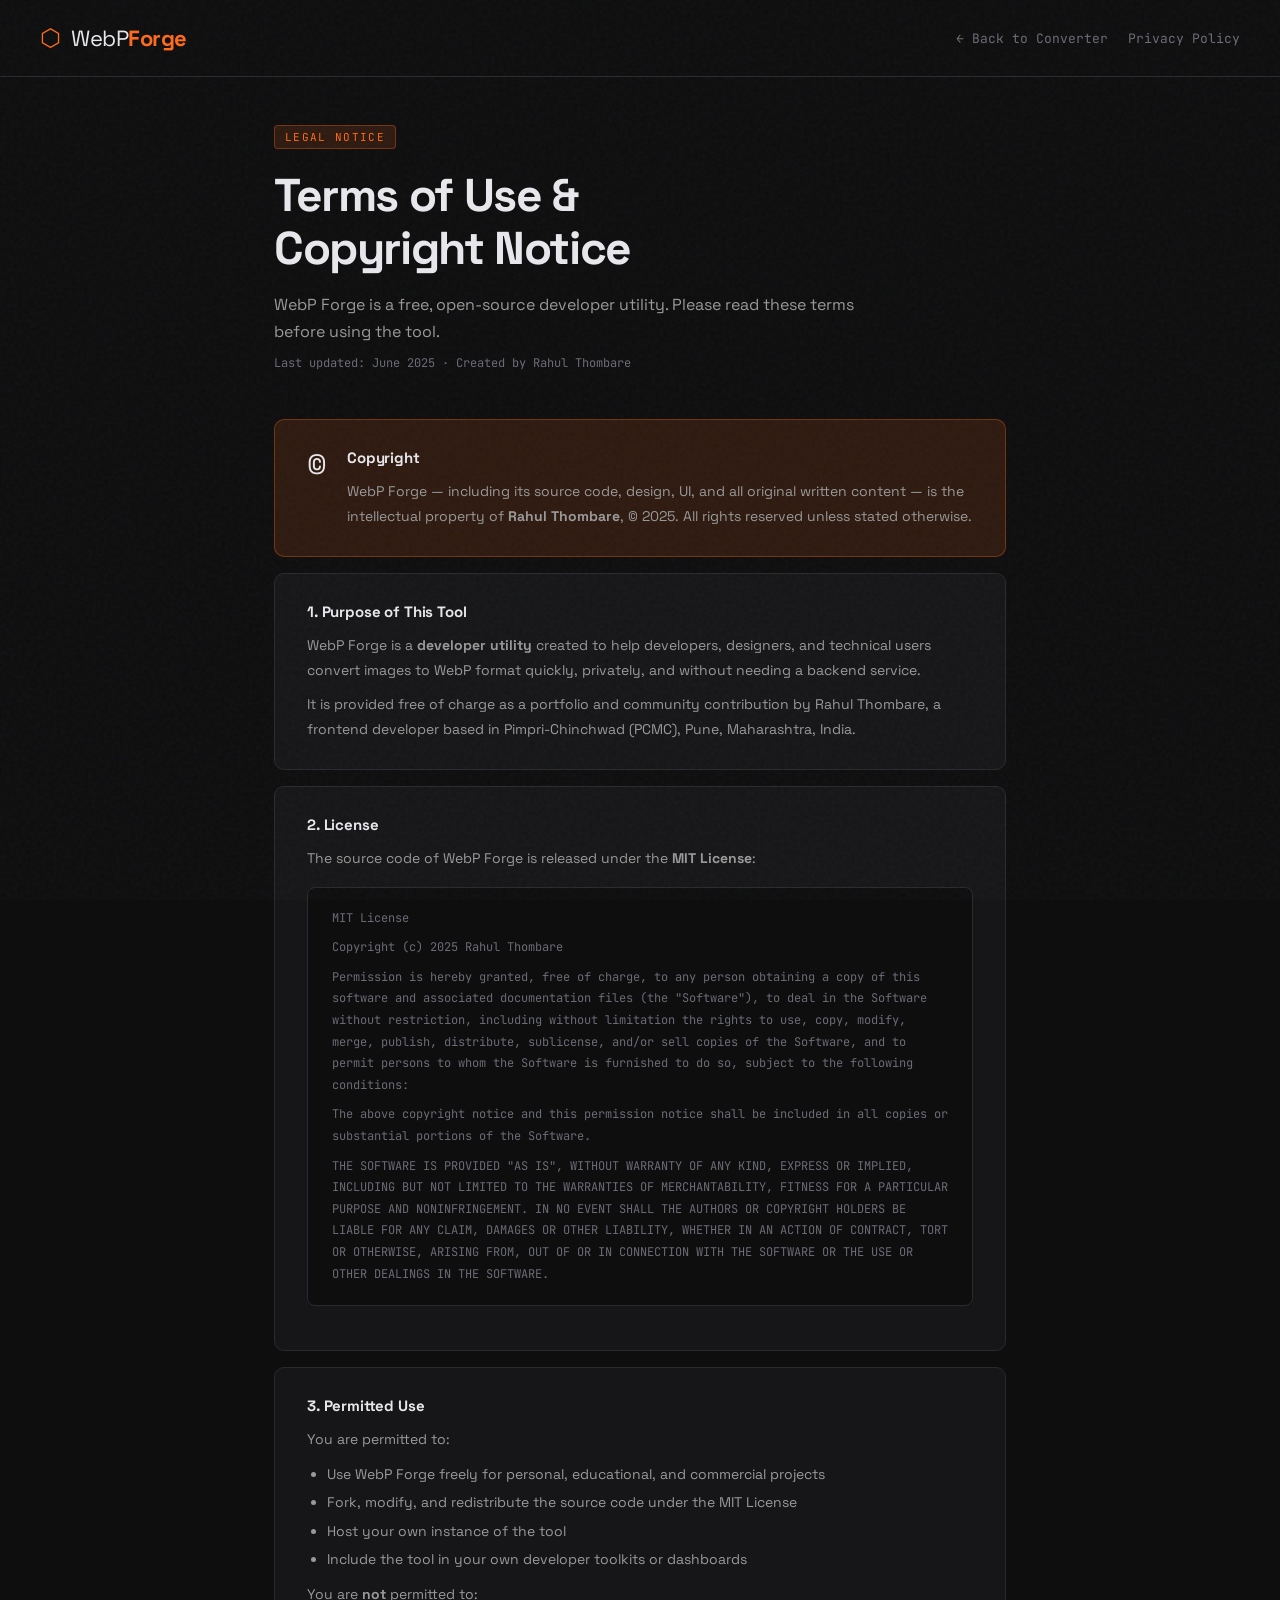
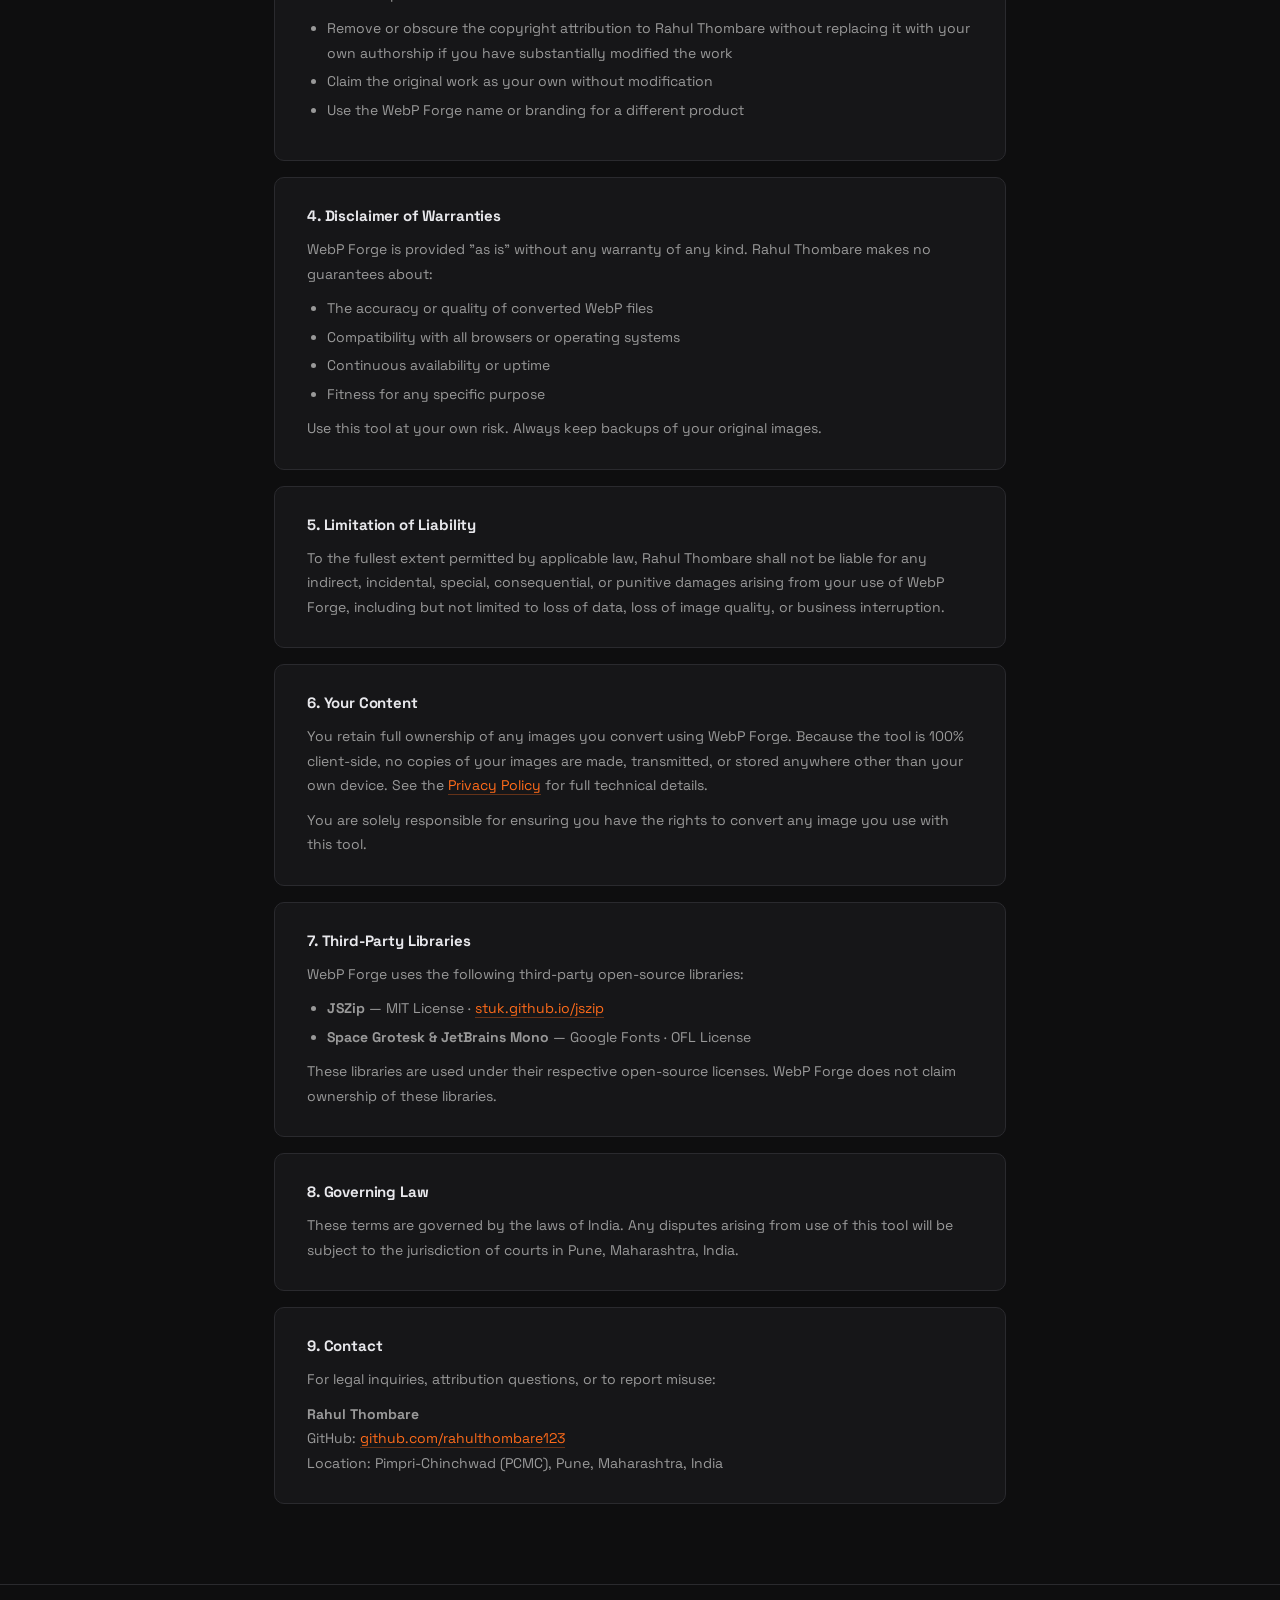
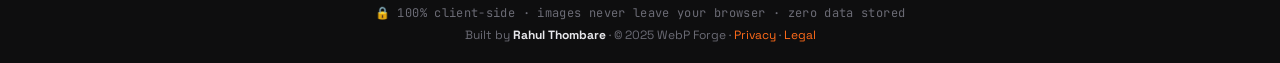
==== webp-converter/legal.html @ e5394c6a "Add files via upload" ====
<!DOCTYPE html>
<html lang="en">
<head>
  <meta charset="UTF-8" />
  <meta name="viewport" content="width=device-width, initial-scale=1.0" />
  <title>Legal — WebP Forge</title>
  <link rel="stylesheet" href="style.css" />
  <link rel="stylesheet" href="legal.css" />
</head>
<body>
  <div class="grain"></div>

  <header>
    <div class="header-left">
      <div class="logo">
        <a href="index.html" style="text-decoration:none;display:flex;align-items:center;gap:10px;">
          <span class="logo-icon">⬡</span>
          <span class="logo-text">WebP<strong>Forge</strong></span>
        </a>
      </div>
    </div>
    <nav class="header-nav">
      <a href="index.html">← Back to Converter</a>
      <a href="privacy.html">Privacy Policy</a>
    </nav>
  </header>

  <div class="legal-page">
    <div class="legal-hero">
      <span class="legal-tag">Legal Notice</span>
      <h1>Terms of Use &amp;<br>Copyright Notice</h1>
      <p class="legal-lead">WebP Forge is a free, open-source developer utility. Please read these terms before using the tool.</p>
      <p class="legal-date">Last updated: June 2025 · Created by Rahul Thombare</p>
    </div>

    <div class="legal-body">

      <div class="policy-card highlight-card">
        <div class="policy-icon">©</div>
        <div>
          <h2>Copyright</h2>
          <p>WebP Forge — including its source code, design, UI, and all original written content — is the intellectual property of <strong>Rahul Thombare</strong>, © 2025. All rights reserved unless stated otherwise.</p>
        </div>
      </div>

      <div class="policy-card">
        <h2>1. Purpose of This Tool</h2>
        <p>WebP Forge is a <strong>developer utility</strong> created to help developers, designers, and technical users convert images to WebP format quickly, privately, and without needing a backend service.</p>
        <p>It is provided free of charge as a portfolio and community contribution by Rahul Thombare, a frontend developer based in Pimpri-Chinchwad (PCMC), Pune, Maharashtra, India.</p>
      </div>

      <div class="policy-card">
        <h2>2. License</h2>
        <p>The source code of WebP Forge is released under the <strong>MIT License</strong>:</p>
        <div class="code-block">
          <p>MIT License</p>
          <p>Copyright (c) 2025 Rahul Thombare</p>
          <p>Permission is hereby granted, free of charge, to any person obtaining a copy of this software and associated documentation files (the "Software"), to deal in the Software without restriction, including without limitation the rights to use, copy, modify, merge, publish, distribute, sublicense, and/or sell copies of the Software, and to permit persons to whom the Software is furnished to do so, subject to the following conditions:</p>
          <p>The above copyright notice and this permission notice shall be included in all copies or substantial portions of the Software.</p>
          <p>THE SOFTWARE IS PROVIDED "AS IS", WITHOUT WARRANTY OF ANY KIND, EXPRESS OR IMPLIED, INCLUDING BUT NOT LIMITED TO THE WARRANTIES OF MERCHANTABILITY, FITNESS FOR A PARTICULAR PURPOSE AND NONINFRINGEMENT. IN NO EVENT SHALL THE AUTHORS OR COPYRIGHT HOLDERS BE LIABLE FOR ANY CLAIM, DAMAGES OR OTHER LIABILITY, WHETHER IN AN ACTION OF CONTRACT, TORT OR OTHERWISE, ARISING FROM, OUT OF OR IN CONNECTION WITH THE SOFTWARE OR THE USE OR OTHER DEALINGS IN THE SOFTWARE.</p>
        </div>
      </div>

      <div class="policy-card">
        <h2>3. Permitted Use</h2>
        <p>You are permitted to:</p>
        <ul>
          <li>Use WebP Forge freely for personal, educational, and commercial projects</li>
          <li>Fork, modify, and redistribute the source code under the MIT License</li>
          <li>Host your own instance of the tool</li>
          <li>Include the tool in your own developer toolkits or dashboards</li>
        </ul>
        <p>You are <strong>not</strong> permitted to:</p>
        <ul>
          <li>Remove or obscure the copyright attribution to Rahul Thombare without replacing it with your own authorship if you have substantially modified the work</li>
          <li>Claim the original work as your own without modification</li>
          <li>Use the WebP Forge name or branding for a different product</li>
        </ul>
      </div>

      <div class="policy-card">
        <h2>4. Disclaimer of Warranties</h2>
        <p>WebP Forge is provided "as is" without any warranty of any kind. Rahul Thombare makes no guarantees about:</p>
        <ul>
          <li>The accuracy or quality of converted WebP files</li>
          <li>Compatibility with all browsers or operating systems</li>
          <li>Continuous availability or uptime</li>
          <li>Fitness for any specific purpose</li>
        </ul>
        <p>Use this tool at your own risk. Always keep backups of your original images.</p>
      </div>

      <div class="policy-card">
        <h2>5. Limitation of Liability</h2>
        <p>To the fullest extent permitted by applicable law, Rahul Thombare shall not be liable for any indirect, incidental, special, consequential, or punitive damages arising from your use of WebP Forge, including but not limited to loss of data, loss of image quality, or business interruption.</p>
      </div>

      <div class="policy-card">
        <h2>6. Your Content</h2>
        <p>You retain full ownership of any images you convert using WebP Forge. Because the tool is 100% client-side, no copies of your images are made, transmitted, or stored anywhere other than your own device. See the <a href="privacy.html">Privacy Policy</a> for full technical details.</p>
        <p>You are solely responsible for ensuring you have the rights to convert any image you use with this tool.</p>
      </div>

      <div class="policy-card">
        <h2>7. Third-Party Libraries</h2>
        <p>WebP Forge uses the following third-party open-source libraries:</p>
        <ul>
          <li><strong>JSZip</strong> — MIT License · <a href="https://stuk.github.io/jszip/" target="_blank" rel="noopener">stuk.github.io/jszip</a></li>
          <li><strong>Space Grotesk &amp; JetBrains Mono</strong> — Google Fonts · OFL License</li>
        </ul>
        <p>These libraries are used under their respective open-source licenses. WebP Forge does not claim ownership of these libraries.</p>
      </div>

      <div class="policy-card">
        <h2>8. Governing Law</h2>
        <p>These terms are governed by the laws of India. Any disputes arising from use of this tool will be subject to the jurisdiction of courts in Pune, Maharashtra, India.</p>
      </div>

      <div class="policy-card">
        <h2>9. Contact</h2>
        <p>For legal inquiries, attribution questions, or to report misuse:</p>
        <p><strong>Rahul Thombare</strong><br/>
        GitHub: <a href="https://github.com/rahulthombare123" target="_blank" rel="noopener">github.com/rahulthombare123</a><br/>
        Location: Pimpri-Chinchwad (PCMC), Pune, Maharashtra, India</p>
      </div>

    </div>
  </div>

  <footer>
    <div class="footer-inner">
      <p class="footer-privacy">🔒 100% client-side · images never leave your browser · zero data stored</p>
      <p class="footer-credit">Built by <strong>Rahul Thombare</strong> · © 2025 WebP Forge · <a href="privacy.html">Privacy</a> · <a href="legal.html">Legal</a></p>
    </div>
  </footer>
</body>
</html>
---- webp-converter/style.css ----
/* ============================================================
   WebP Forge — style.css
   Aesthetic: dark industrial workbench, orange forge accent
   ============================================================ */

@import url('https://fonts.googleapis.com/css2?family=Space+Grotesk:wght@400;500;600;700&family=JetBrains+Mono:wght@400;600&display=swap');

/* ── Tokens ── */
:root {
  --bg:          #0e0e0f;
  --surface:     #161618;
  --surface-2:   #1f1f22;
  --border:      #2a2a2e;
  --accent:      #ff6b1a;
  --accent-dim:  #ff6b1a22;
  --accent-glow: #ff6b1a55;
  --text:        #e8e8ec;
  --text-muted:  #6b6b75;
  --text-dim:    #999;
  --success:     #3ecf8e;
  --radius:      8px;
  --mono:        'JetBrains Mono', monospace;
  --sans:        'Space Grotesk', sans-serif;
}

*, *::before, *::after { box-sizing: border-box; margin: 0; padding: 0; }

html { scroll-behavior: smooth; }

body {
  background: var(--bg);
  color: var(--text);
  font-family: var(--sans);
  min-height: 100vh;
  display: flex;
  flex-direction: column;
  position: relative;
  overflow-x: hidden;
}

/* Grain texture overlay */
.grain {
  pointer-events: none;
  position: fixed;
  inset: 0;
  z-index: 999;
  opacity: 0.035;
  background-image: url("data:image/svg+xml,%3Csvg viewBox='0 0 256 256' xmlns='http://www.w3.org/2000/svg'%3E%3Cfilter id='noise'%3E%3CfeTurbulence type='fractalNoise' baseFrequency='0.9' numOctaves='4' stitchTiles='stitch'/%3E%3C/filter%3E%3Crect width='100%25' height='100%25' filter='url(%23noise)'/%3E%3C/svg%3E");
}

/* ── Header ── */
header {
  padding: 24px 40px;
  border-bottom: 1px solid var(--border);
  display: flex;
  align-items: center;
  gap: 20px;
  flex-wrap: wrap;
}

.header-left {
  display: flex;
  flex-direction: column;
  gap: 4px;
}

.logo {
  display: flex;
  align-items: center;
  gap: 10px;
}

.logo-icon {
  font-size: 24px;
  color: var(--accent);
  line-height: 1;
}

.logo-text {
  font-size: 22px;
  font-weight: 400;
  letter-spacing: -0.5px;
  color: var(--text);
}
.logo-text strong {
  font-weight: 700;
  color: var(--accent);
}

.tagline {
  font-size: 12px;
  color: var(--text-muted);
  font-family: var(--mono);
}

.header-nav {
  display: flex;
  gap: 20px;
  align-items: center;
  margin-left: auto;
}
.header-nav a {
  font-size: 13px;
  font-family: var(--mono);
  color: var(--text-muted);
  text-decoration: none;
  transition: color 0.15s;
}
.header-nav a:hover { color: var(--accent); }

/* ── Main ── */
main {
  flex: 1;
  max-width: 900px;
  width: 100%;
  margin: 0 auto;
  padding: 40px 24px 60px;
  display: flex;
  flex-direction: column;
  gap: 28px;
}

/* ── Drop Zone ── */
.drop-zone {
  border: 2px dashed var(--border);
  border-radius: 12px;
  background: var(--surface);
  transition: border-color 0.2s, background 0.2s, box-shadow 0.2s;
  cursor: pointer;
  position: relative;
}

.drop-zone:hover,
.drop-zone.drag-over {
  border-color: var(--accent);
  background: var(--accent-dim);
  box-shadow: 0 0 32px var(--accent-glow);
}

.drop-inner {
  display: flex;
  flex-direction: column;
  align-items: center;
  justify-content: center;
  padding: 56px 24px;
  gap: 10px;
  text-align: center;
}

.drop-icon {
  color: var(--accent);
  margin-bottom: 8px;
  opacity: 0.85;
}

.drop-label {
  font-size: 18px;
  font-weight: 600;
  color: var(--text);
}

.drop-sub {
  font-size: 12px;
  font-family: var(--mono);
  color: var(--text-muted);
  letter-spacing: 0.04em;
}

.btn-browse {
  margin-top: 12px;
  padding: 10px 28px;
  background: var(--accent);
  color: #0e0e0f;
  font-family: var(--sans);
  font-size: 14px;
  font-weight: 700;
  border-radius: var(--radius);
  cursor: pointer;
  transition: opacity 0.15s, transform 0.1s;
  border: none;
  letter-spacing: 0.02em;
}
.btn-browse:hover { opacity: 0.88; transform: translateY(-1px); }
.btn-browse:active { transform: translateY(0); }

/* ── Controls Bar ── */
.controls-bar {
  display: flex;
  align-items: center;
  gap: 28px;
  background: var(--surface);
  border: 1px solid var(--border);
  border-radius: 10px;
  padding: 18px 24px;
  flex-wrap: wrap;
}

.control-group {
  display: flex;
  flex-direction: column;
  gap: 6px;
}

.control-group label {
  font-size: 11px;
  font-family: var(--mono);
  color: var(--text-muted);
  letter-spacing: 0.08em;
  text-transform: uppercase;
}

.slider-row {
  display: flex;
  align-items: center;
  gap: 12px;
}

input[type="range"] {
  -webkit-appearance: none;
  width: 180px;
  height: 4px;
  background: var(--border);
  border-radius: 2px;
  outline: none;
  cursor: pointer;
}
input[type="range"]::-webkit-slider-thumb {
  -webkit-appearance: none;
  width: 16px;
  height: 16px;
  border-radius: 50%;
  background: var(--accent);
  cursor: pointer;
  box-shadow: 0 0 8px var(--accent-glow);
  transition: transform 0.1s;
}
input[type="range"]::-webkit-slider-thumb:hover { transform: scale(1.2); }

.quality-val {
  font-family: var(--mono);
  font-weight: 600;
  font-size: 16px;
  color: var(--accent);
  min-width: 28px;
}

.format-badge {
  font-family: var(--mono);
  font-size: 13px;
  font-weight: 600;
  color: var(--accent);
  background: var(--accent-dim);
  border: 1px solid var(--accent);
  border-radius: 4px;
  padding: 4px 10px;
  letter-spacing: 0.06em;
}

.btn-convert {
  margin-left: auto;
  padding: 11px 32px;
  background: var(--accent);
  color: #0e0e0f;
  font-family: var(--sans);
  font-size: 14px;
  font-weight: 700;
  border: none;
  border-radius: var(--radius);
  cursor: pointer;
  transition: opacity 0.15s, transform 0.1s, box-shadow 0.2s;
  letter-spacing: 0.02em;
}
.btn-convert:hover:not(:disabled) {
  opacity: 0.88;
  transform: translateY(-1px);
  box-shadow: 0 4px 20px var(--accent-glow);
}
.btn-convert:disabled {
  opacity: 0.3;
  cursor: not-allowed;
}

/* ── Results Grid ── */
.results {
  display: grid;
  grid-template-columns: repeat(auto-fill, minmax(260px, 1fr));
  gap: 16px;
}

/* ── Card ── */
.card {
  background: var(--surface);
  border: 1px solid var(--border);
  border-radius: 10px;
  overflow: hidden;
  display: flex;
  flex-direction: column;
  transition: border-color 0.2s;
  animation: fadeUp 0.3s ease both;
}
.card:hover { border-color: var(--border); }
.card.done { border-color: var(--success); }

@keyframes fadeUp {
  from { opacity: 0; transform: translateY(12px); }
  to   { opacity: 1; transform: translateY(0); }
}

.card-thumb {
  width: 100%;
  height: 160px;
  object-fit: cover;
  background: var(--surface-2);
  display: block;
}

.card-thumb-placeholder {
  width: 100%;
  height: 160px;
  background: var(--surface-2);
  display: flex;
  align-items: center;
  justify-content: center;
  color: var(--text-muted);
  font-size: 32px;
}

.card-body {
  padding: 14px 16px;
  display: flex;
  flex-direction: column;
  gap: 6px;
  flex: 1;
}

.card-name {
  font-size: 13px;
  font-weight: 600;
  color: var(--text);
  white-space: nowrap;
  overflow: hidden;
  text-overflow: ellipsis;
}

.card-meta {
  display: flex;
  gap: 10px;
  font-size: 11px;
  font-family: var(--mono);
  color: var(--text-muted);
}

.card-meta .size-orig { color: var(--text-muted); }
.card-meta .size-new  { color: var(--success); font-weight: 600; }

.card-status {
  font-size: 11px;
  font-family: var(--mono);
  color: var(--text-muted);
  display: flex;
  align-items: center;
  gap: 6px;
}

.card-status.converting { color: var(--accent); }
.card-status.done       { color: var(--success); }
.card-status.error      { color: #ff4d4d; }

.card-progress {
  height: 3px;
  border-radius: 2px;
  background: var(--border);
  overflow: hidden;
  margin-top: 4px;
}

.card-progress-bar {
  height: 100%;
  border-radius: 2px;
  background: var(--accent);
  width: 0%;
  transition: width 0.4s ease;
}
.card.done .card-progress-bar { background: var(--success); width: 100%; }

.card-footer {
  padding: 0 16px 14px;
}

.btn-dl {
  width: 100%;
  padding: 8px;
  background: transparent;
  border: 1px solid var(--border);
  border-radius: var(--radius);
  color: var(--text);
  font-family: var(--sans);
  font-size: 13px;
  font-weight: 500;
  cursor: pointer;
  transition: border-color 0.15s, color 0.15s, background 0.15s;
  display: flex;
  align-items: center;
  justify-content: center;
  gap: 7px;
}
.btn-dl:hover {
  border-color: var(--success);
  color: var(--success);
  background: #3ecf8e0f;
}
.btn-dl:disabled {
  opacity: 0.35;
  cursor: not-allowed;
}

/* ── Download All ── */
.download-all-wrap {
  display: flex;
  align-items: center;
  gap: 20px;
  flex-wrap: wrap;
  justify-content: center;
  padding-top: 8px;
}

.btn-download-all {
  padding: 14px 44px;
  background: transparent;
  border: 2px solid var(--accent);
  color: var(--accent);
  font-family: var(--sans);
  font-size: 15px;
  font-weight: 700;
  border-radius: var(--radius);
  cursor: pointer;
  letter-spacing: 0.03em;
  transition: background 0.15s, color 0.15s, box-shadow 0.2s;
}
.btn-download-all:hover {
  background: var(--accent);
  color: #0e0e0f;
  box-shadow: 0 4px 24px var(--accent-glow);
}

.size-saved {
  font-size: 12px;
  font-family: var(--mono);
  color: var(--success);
}

/* ── Footer ── */
footer {
  border-top: 1px solid var(--border);
  padding: 20px 40px;
  text-align: center;
}
.footer-inner {
  display: flex;
  flex-direction: column;
  align-items: center;
  gap: 5px;
}
.footer-privacy {
  font-size: 11px;
  font-family: var(--mono);
  color: var(--text-muted);
  letter-spacing: 0.03em;
}
.footer-credit {
  font-size: 12px;
  color: var(--text-muted);
}
.footer-credit a {
  color: var(--accent);
  text-decoration: none;
}
.footer-credit strong { color: var(--text); }

/* ── Responsive ── */
@media (max-width: 600px) {
  header { padding: 18px 20px; gap: 10px; flex-direction: column; align-items: flex-start; }
  .header-nav { margin-left: 0; }
  main { padding: 28px 16px 48px; }
  .controls-bar { gap: 16px; }
  .btn-convert { margin-left: 0; width: 100%; }
  input[type="range"] { width: 140px; }
}
---- webp-converter/legal.css ----
/* ============================================================
   legal.css — shared styles for privacy.html & legal.html
   ============================================================ */

/* Header tweaks for legal pages */
.header-left { display: flex; flex-direction: column; gap: 4px; }

.header-nav {
  display: flex;
  gap: 20px;
  align-items: center;
  margin-left: auto;
}
.header-nav a {
  font-size: 13px;
  font-family: var(--mono);
  color: var(--text-muted);
  text-decoration: none;
  transition: color 0.15s;
}
.header-nav a:hover { color: var(--accent); }

/* Legal page layout */
.legal-page {
  max-width: 780px;
  margin: 0 auto;
  padding: 48px 24px 80px;
}

.legal-hero {
  margin-bottom: 48px;
}

.legal-tag {
  display: inline-block;
  font-family: var(--mono);
  font-size: 11px;
  letter-spacing: 0.12em;
  text-transform: uppercase;
  color: var(--accent);
  background: var(--accent-dim);
  border: 1px solid var(--accent-glow);
  border-radius: 4px;
  padding: 4px 10px;
  margin-bottom: 20px;
}

.legal-hero h1 {
  font-size: clamp(28px, 5vw, 46px);
  font-weight: 700;
  line-height: 1.15;
  letter-spacing: -0.03em;
  color: var(--text);
  margin-bottom: 16px;
}

.legal-lead {
  font-size: 16px;
  color: var(--text-dim);
  line-height: 1.7;
  max-width: 600px;
  margin-bottom: 10px;
}

.legal-date {
  font-family: var(--mono);
  font-size: 12px;
  color: var(--text-muted);
}

/* Policy cards */
.legal-body {
  display: flex;
  flex-direction: column;
  gap: 16px;
}

.policy-card {
  background: var(--surface);
  border: 1px solid var(--border);
  border-radius: 10px;
  padding: 28px 32px;
}

.policy-card.highlight-card {
  border-color: var(--accent-glow);
  background: var(--accent-dim);
  display: flex;
  gap: 20px;
  align-items: flex-start;
}

.policy-icon {
  font-size: 28px;
  line-height: 1;
  flex-shrink: 0;
  margin-top: 2px;
}

.policy-card h2 {
  font-size: 15px;
  font-weight: 700;
  color: var(--text);
  margin-bottom: 12px;
  letter-spacing: -0.01em;
}

.policy-card p {
  font-size: 14px;
  color: var(--text-dim);
  line-height: 1.75;
  margin-bottom: 10px;
}
.policy-card p:last-child { margin-bottom: 0; }

.policy-card ul {
  padding-left: 20px;
  margin: 10px 0;
}
.policy-card ul li {
  font-size: 14px;
  color: var(--text-dim);
  line-height: 1.75;
  margin-bottom: 4px;
}

.policy-card a {
  color: var(--accent);
  text-decoration: none;
  border-bottom: 1px solid var(--accent-glow);
  transition: border-color 0.15s;
}
.policy-card a:hover { border-color: var(--accent); }

.policy-card code {
  font-family: var(--mono);
  font-size: 12px;
  background: var(--surface-2);
  border: 1px solid var(--border);
  border-radius: 3px;
  padding: 2px 6px;
  color: var(--accent);
}

.code-block {
  background: var(--bg);
  border: 1px solid var(--border);
  border-radius: 8px;
  padding: 20px 24px;
  margin: 16px 0;
}
.code-block p {
  font-family: var(--mono);
  font-size: 12px;
  color: var(--text-muted);
  line-height: 1.8;
  margin-bottom: 8px;
}
.code-block p:last-child { margin-bottom: 0; }

/* Footer */
.footer-inner {
  display: flex;
  flex-direction: column;
  align-items: center;
  gap: 6px;
}
.footer-privacy {
  font-size: 12px;
  font-family: var(--mono);
  color: var(--text-muted);
  letter-spacing: 0.03em;
}
.footer-credit {
  font-size: 12px;
  color: var(--text-muted);
}
.footer-credit a {
  color: var(--accent);
  text-decoration: none;
}
.footer-credit strong {
  color: var(--text);
}

/* Responsive */
@media (max-width: 600px) {
  .legal-page { padding: 32px 16px 60px; }
  .policy-card { padding: 20px; }
  .policy-card.highlight-card { flex-direction: column; gap: 12px; }
  .header-nav { display: none; }
}
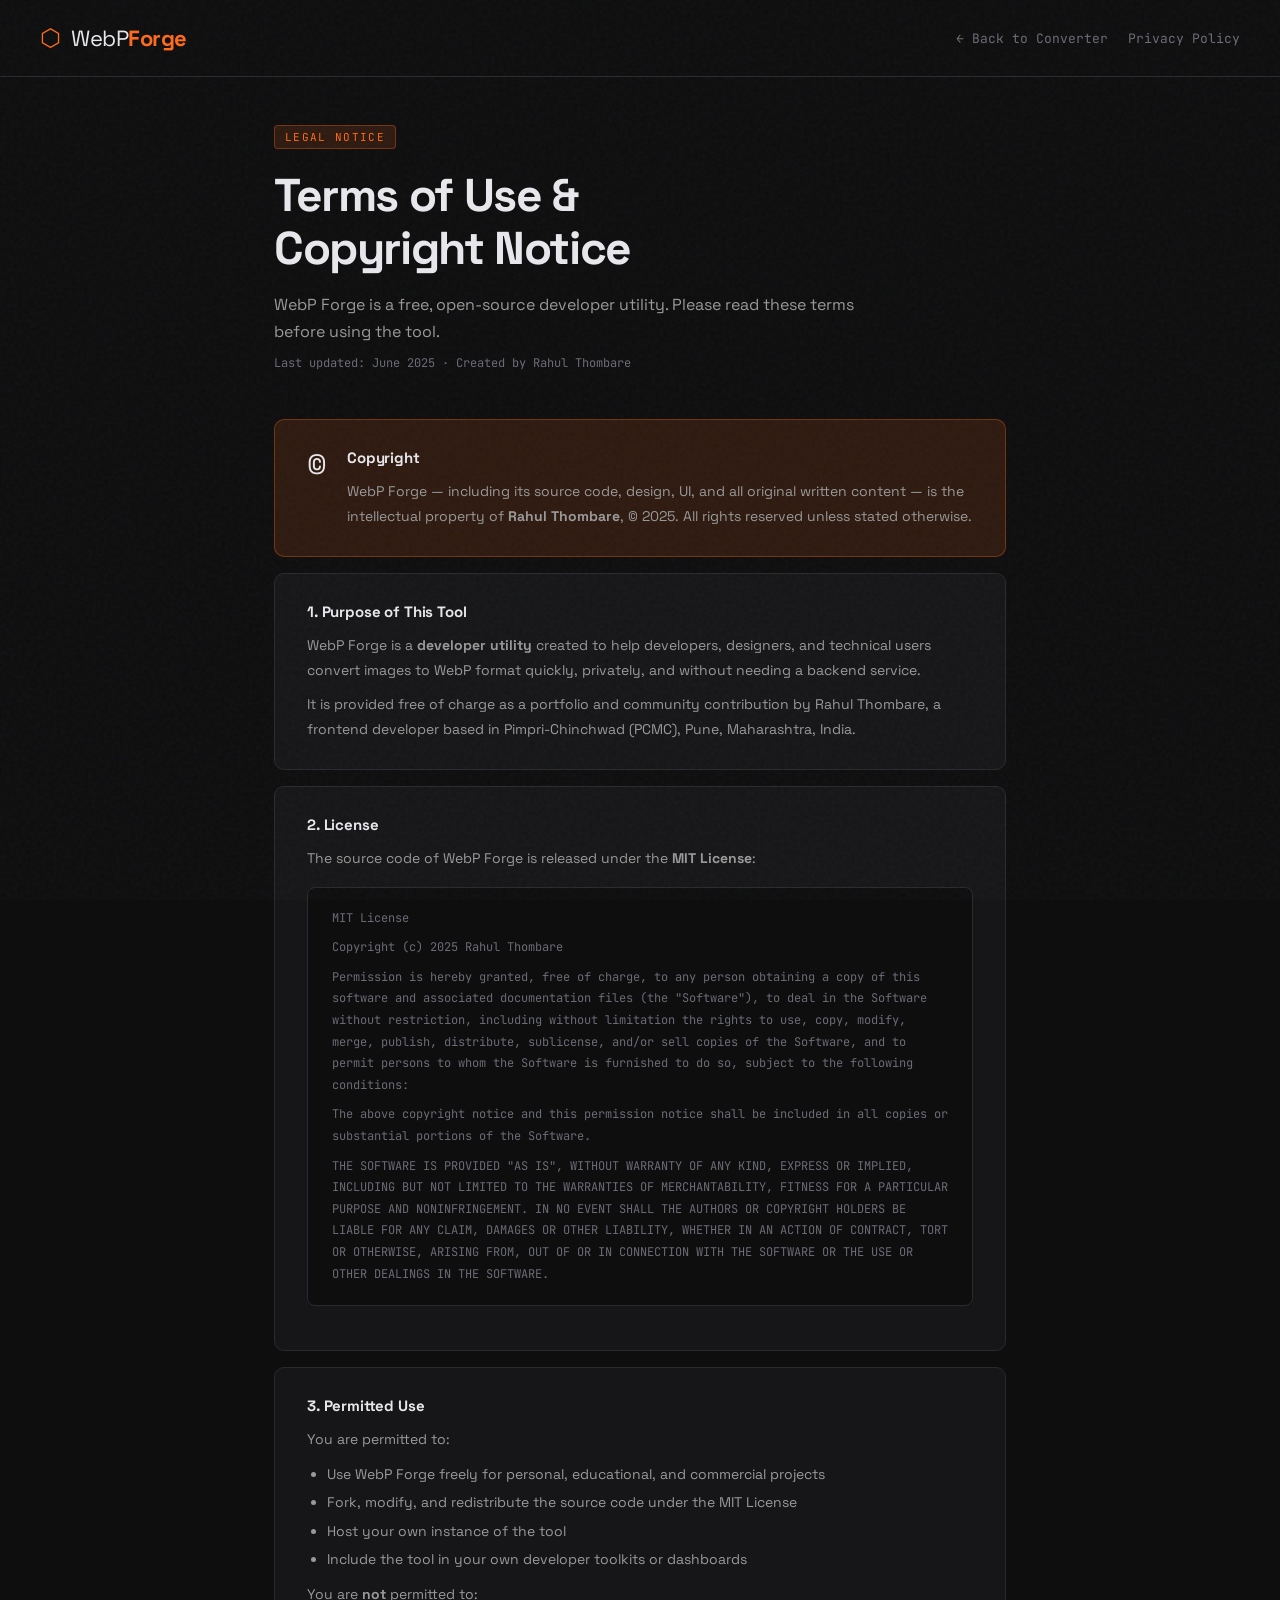
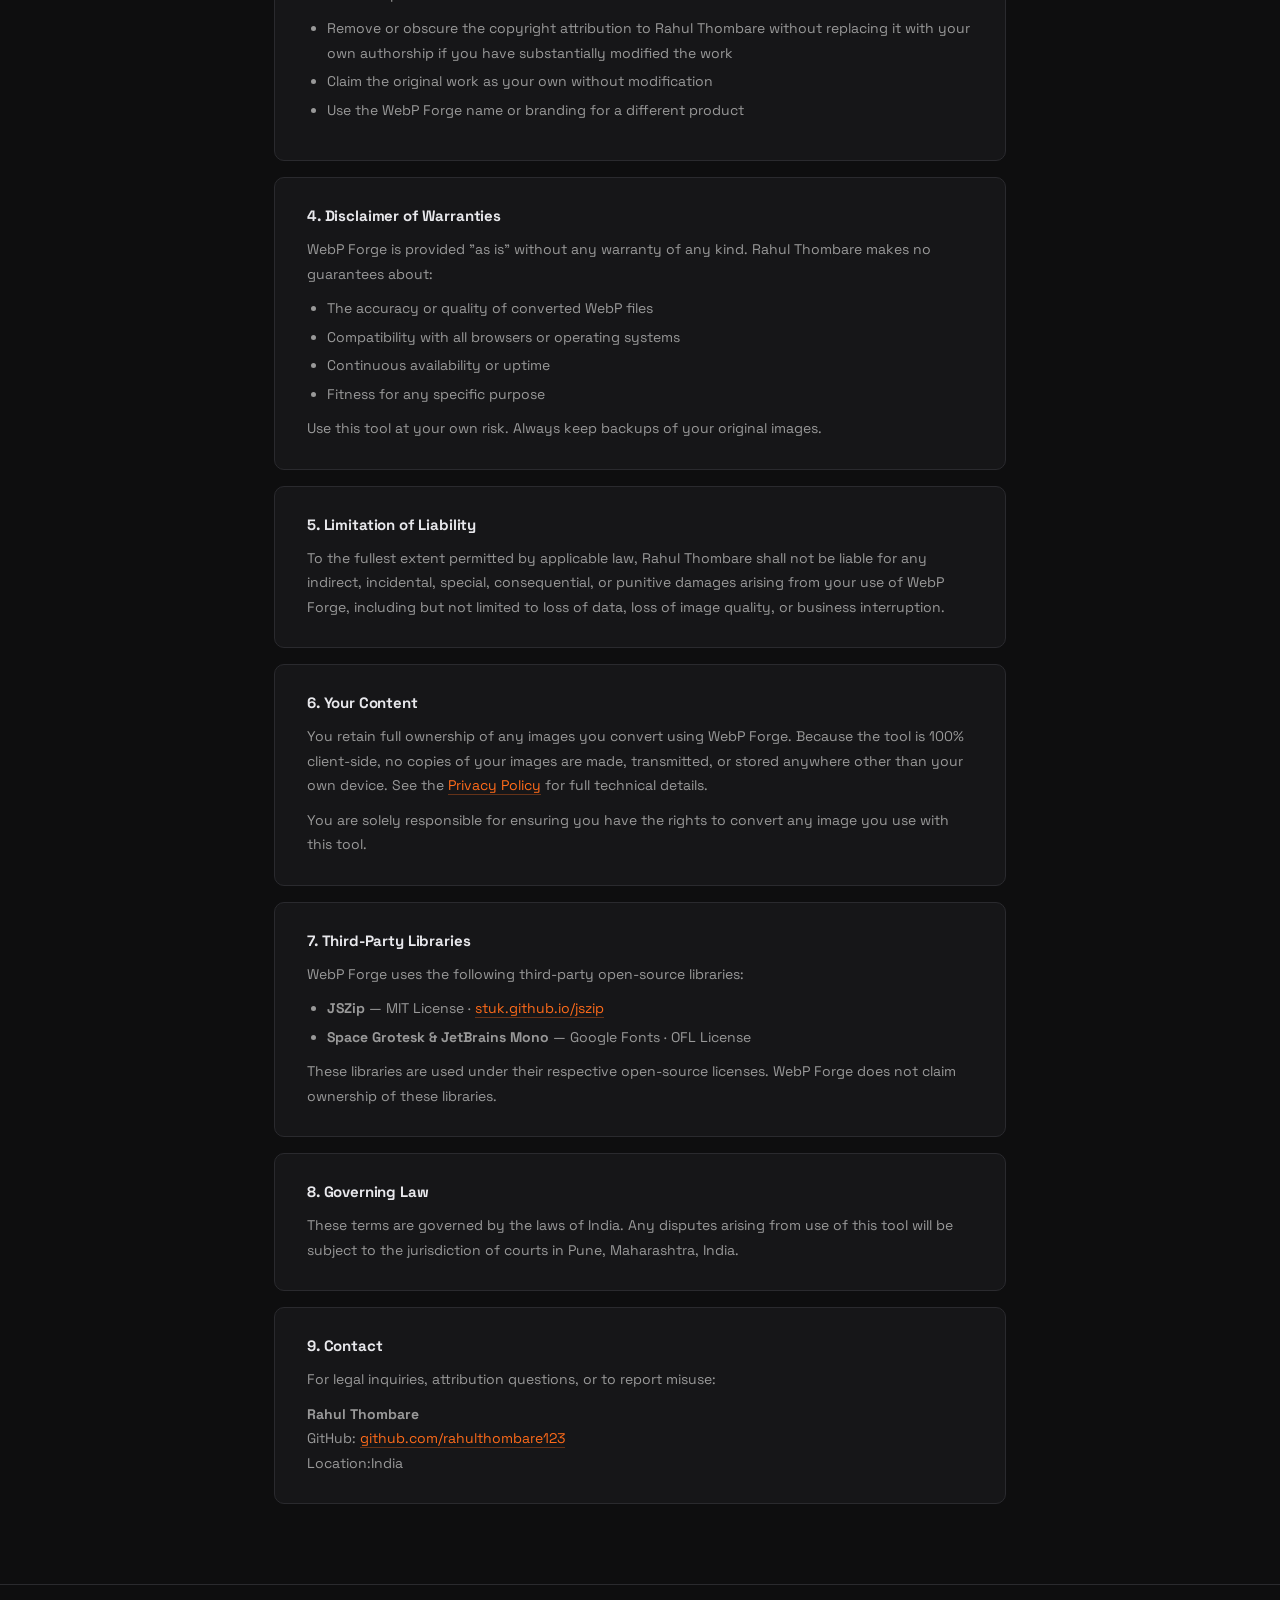
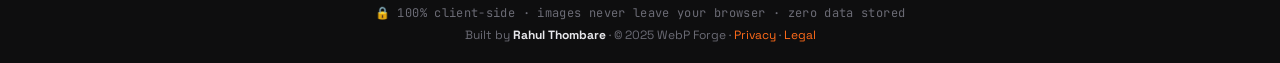
==== commit f7c9a773: "Update location information in legal.html" ====
--- a/webp-converter/legal.html
+++ b/webp-converter/legal.html
@@ -121,7 +121,7 @@
         <p>For legal inquiries, attribution questions, or to report misuse:</p>
         <p><strong>Rahul Thombare</strong><br/>
         GitHub: <a href="https://github.com/rahulthombare123" target="_blank" rel="noopener">github.com/rahulthombare123</a><br/>
-        Location: Pimpri-Chinchwad (PCMC), Pune, Maharashtra, India</p>
+        Location:India</p>
       </div>
 
     </div>
